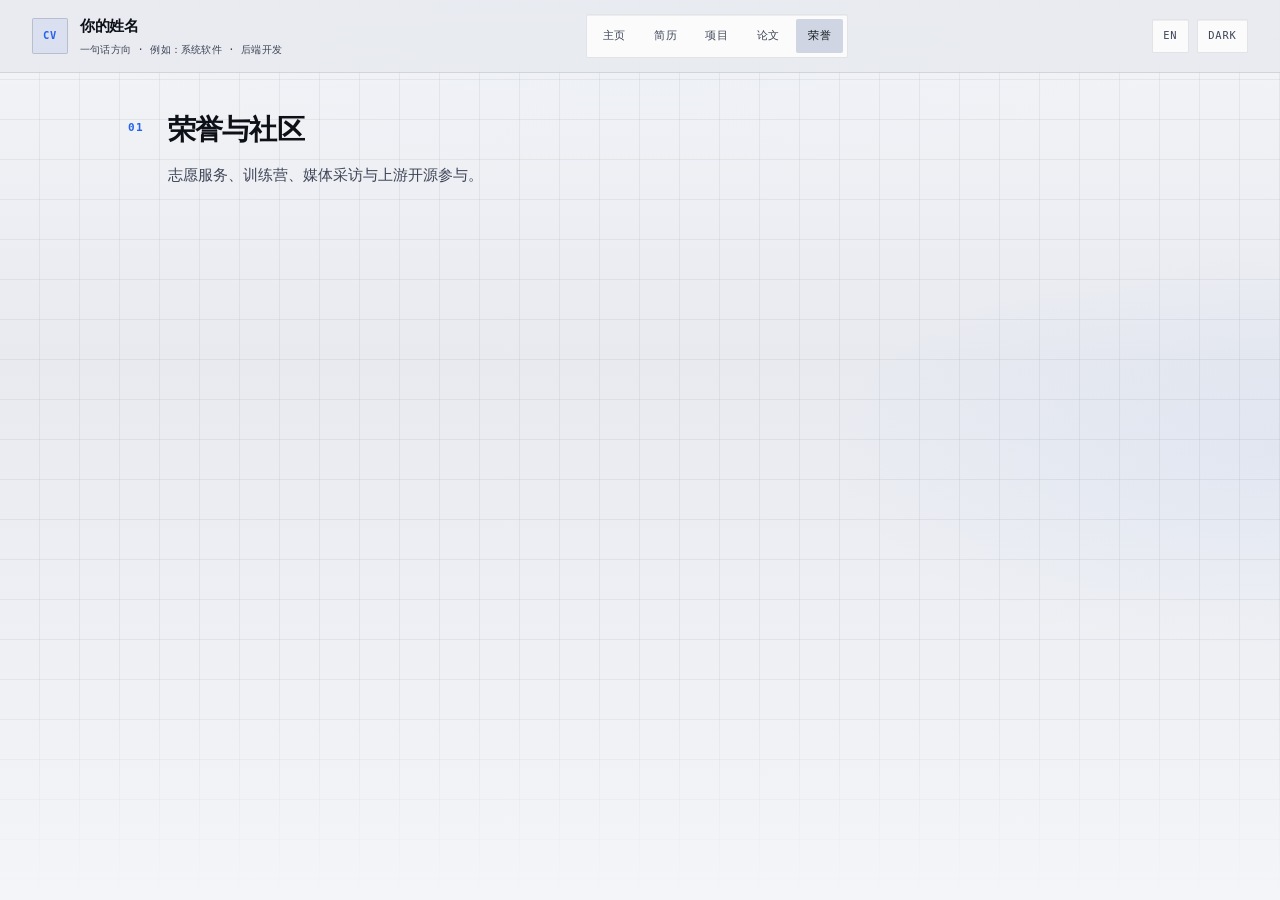
==== awards.html @ c32ef8aa "CV_editor" ====
<!doctype html>
<html lang="zh-CN" data-theme="light">
  <head>
    <meta charset="UTF-8" />
    <meta name="viewport" content="width=device-width, initial-scale=1.0" />
    <title>荣誉 | CV Editor</title>
    <meta name="description" content="Honors, volunteer work, training camps, and open-source participation." />
    <link rel="stylesheet" href="assets/css/site.css" />
  </head>
  <body data-page="awards">
    <div class="app">
      <header id="masthead" class="masthead"></header>
      <main class="main" id="page-root"></main>
    </div>
    <script src="assets/js/registry.js"></script>
    <script src="assets/js/store.js"></script>
    <script src="assets/js/data.js"></script>
    <script src="assets/js/entries.js"></script>
    <script src="assets/js/app.js"></script>
  </body>
</html>
---- assets/css/site.css ----
:root {
  color-scheme: dark;
  --font-sans: system-ui, -apple-system, BlinkMacSystemFont, "Segoe UI", Roboto,
    "Helvetica Neue", Arial, "Noto Sans", "Microsoft YaHei", sans-serif;
  --font-mono: ui-monospace, "Cascadia Mono", "Segoe UI Mono", "SFMono-Regular",
    Menlo, Monaco, Consolas, monospace;
  --space-0: #06070a;
  --space-1: #0b0e14;
  --space-2: #121722;
  --space-3: #1a2130;
  --fog: #e8ecf4;
  --mist: #9aa3b8;
  --dim: #5c6578;
  --line: rgba(232, 236, 244, 0.1);
  --line-strong: rgba(232, 236, 244, 0.18);
  --accent: #3b82f6;
  --accent-soft: rgba(59, 130, 246, 0.12);
  --signal: #4dabf7;
  --panel: rgba(18, 23, 34, 0.65);
  --shadow: inset 0 1px 0 rgba(255, 255, 255, 0.04);
}

:root[data-theme="light"] {
  color-scheme: light;
  --space-0: #f4f5f8;
  --space-1: #e8eaf0;
  --space-2: #dce0ea;
  --space-3: #cfd5e2;
  --fog: #0d1117;
  --mist: #3d4456;
  --dim: #6b7280;
  --line: rgba(13, 17, 23, 0.1);
  --line-strong: rgba(13, 17, 23, 0.16);
  --accent: #2563eb;
  --accent-soft: rgba(37, 99, 235, 0.08);
  --signal: #0066b3;
  --panel: rgba(255, 255, 255, 0.82);
  --shadow: inset 0 1px 0 rgba(0, 0, 0, 0.06);
}

*,
*::before,
*::after {
  box-sizing: border-box;
}

html {
  scroll-behavior: smooth;
  background: var(--space-0);
}

body {
  margin: 0;
  min-width: 320px;
  font-family: var(--font-sans);
  font-size: 1rem;
  line-height: 1.65;
  color: var(--fog);
  background: var(--space-0);
  text-rendering: optimizeLegibility;
  -webkit-font-smoothing: antialiased;
}

a {
  color: inherit;
  text-decoration: none;
}

img {
  display: block;
  max-width: 100%;
}

button {
  font: inherit;
  cursor: pointer;
}

.app {
  position: relative;
  min-height: 100vh;
  overflow-x: hidden;
}

.app::before {
  content: "";
  position: fixed;
  inset: 0;
  z-index: 0;
  pointer-events: none;
  background:
    radial-gradient(ellipse 120% 80% at 50% -20%, rgba(77, 171, 247, 0.06), transparent 50%),
    radial-gradient(ellipse 80% 50% at 100% 50%, rgba(59, 130, 246, 0.05), transparent 45%),
    linear-gradient(180deg, var(--space-0) 0%, var(--space-1) 40%, var(--space-0) 100%);
}

.app::after {
  content: "";
  position: fixed;
  inset: 0;
  z-index: 0;
  pointer-events: none;
  opacity: 0.4;
  background-image:
    linear-gradient(var(--line) 1px, transparent 1px),
    linear-gradient(90deg, var(--line) 1px, transparent 1px);
  background-position: -1px -1px;
  background-size: 40px 40px;
  mask-image: linear-gradient(#000 0% 75%, transparent 100%);
}

:root[data-theme="light"] .app::after {
  opacity: 0.55;
}

.masthead {
  position: sticky;
  top: 0;
  z-index: 50;
  display: flex;
  align-items: center;
  justify-content: space-between;
  gap: 1.25rem;
  padding: 0.875rem clamp(1rem, 4vw, 2rem);
  border-bottom: 1px solid var(--line);
  background: color-mix(in oklab, var(--space-1) 88%, transparent);
  backdrop-filter: blur(12px);
}

.masthead__brand {
  display: flex;
  align-items: center;
  gap: 0.75rem;
  min-width: 0;
  color: inherit;
}

.masthead__mark {
  display: grid;
  place-items: center;
  flex-shrink: 0;
  width: 2.25rem;
  height: 2.25rem;
  font-family: var(--font-mono);
  font-size: 0.65rem;
  font-weight: 600;
  letter-spacing: 0.06em;
  color: var(--accent);
  border: 1px solid var(--line-strong);
  background: var(--accent-soft);
  border-radius: 2px;
}

.masthead__brand strong {
  display: block;
  font-size: 0.9375rem;
  font-weight: 600;
  letter-spacing: -0.02em;
}

.masthead__brand small {
  display: block;
  margin-top: 0.125rem;
  font-family: var(--font-mono);
  font-size: 0.65rem;
  letter-spacing: 0.02em;
  color: var(--mist);
}

.masthead__nav {
  display: flex;
  align-items: center;
  gap: 0.25rem;
  padding: 0.25rem;
  border: 1px solid var(--line);
  background: var(--panel);
  box-shadow: var(--shadow);
  border-radius: 2px;
}

.masthead__nav a {
  padding: 0.5rem 0.75rem;
  font-family: var(--font-mono);
  font-size: 0.6875rem;
  font-weight: 500;
  letter-spacing: 0.06em;
  text-transform: uppercase;
  color: var(--mist);
  border-radius: 2px;
  transition: color 0.15s, background 0.15s;
}

.masthead__nav a:hover {
  color: var(--fog);
  background: rgba(232, 236, 244, 0.06);
}

.masthead__nav a.is-active {
  color: var(--space-0);
  background: var(--fog);
}

:root[data-theme="light"] .masthead__nav a.is-active {
  color: var(--fog);
  background: var(--space-3);
}

.masthead__actions {
  display: flex;
  gap: 0.5rem;
}

.masthead__actions button {
  padding: 0.45rem 0.65rem;
  font-family: var(--font-mono);
  font-size: 0.65rem;
  font-weight: 500;
  letter-spacing: 0.08em;
  text-transform: uppercase;
  color: var(--mist);
  border: 1px solid var(--line);
  background: var(--panel);
  box-shadow: var(--shadow);
  border-radius: 2px;
  transition: border-color 0.15s, color 0.15s;
}

.masthead__actions button:hover {
  color: var(--fog);
  border-color: var(--line-strong);
}

.main {
  position: relative;
  z-index: 1;
  max-width: 68rem;
  margin: 0 auto;
  padding: 0 clamp(1rem, 4vw, 2rem) 5rem;
}

.page-transition {
  animation: pageEnter 0.42s cubic-bezier(0.22, 1, 0.36, 1) both;
}

@keyframes pageEnter {
  from {
    opacity: 0;
    transform: translateY(12px);
  }
  to {
    opacity: 1;
    transform: translateY(0);
  }
}

@media (prefers-reduced-motion: reduce) {
  .page-transition {
    animation: none;
  }
}

.section {
  padding: 3.5rem 0;
  border-top: 1px solid var(--line);
}

.section:first-of-type {
  padding-top: 2.5rem;
  border-top: none;
}

.section__head {
  display: grid;
  grid-template-columns: auto 1fr;
  align-items: start;
  gap: 1rem 1.5rem;
  max-width: 48rem;
  margin-bottom: 2rem;
}

.section__id {
  padding-top: 0.35rem;
  font-family: var(--font-mono);
  font-size: 0.6875rem;
  font-weight: 600;
  letter-spacing: 0.12em;
  color: var(--accent);
}

.section__title {
  margin: 0;
  font-size: clamp(1.25rem, 2.5vw, 1.75rem);
  font-weight: 600;
  line-height: 1.2;
  letter-spacing: -0.03em;
  color: var(--fog);
}

.section__lede {
  grid-column: 2;
  max-width: 42rem;
  margin: 0;
  font-size: 0.9375rem;
  line-height: 1.7;
  color: var(--mist);
}

.hero {
  display: grid;
  grid-template-columns: 1fr minmax(16rem, 22rem);
  align-items: start;
  gap: 2.5rem 3rem;
  padding-bottom: 1rem;
}

.hero__kicker {
  margin: 0 0 1rem;
  font-family: var(--font-mono);
  font-size: clamp(0.8125rem, 1.35vw, 0.9375rem);
  font-weight: 500;
  letter-spacing: 0.12em;
  text-transform: uppercase;
  color: var(--signal);
}

.hero__title {
  margin: 0 0 0.75rem;
  font-size: clamp(1.75rem, 4vw, 2.5rem);
  font-weight: 600;
  line-height: 1.15;
  letter-spacing: -0.04em;
  color: var(--fog);
}

.hero__role {
  margin: 0 0 1.25rem;
  font-family: var(--font-mono);
  font-size: 0.8125rem;
  letter-spacing: 0.02em;
  color: var(--mist);
}

.hero__text {
  max-width: 38rem;
  margin: 0 0 1rem;
  font-size: 0.9375rem;
  line-height: 1.75;
  color: var(--mist);
}

.hero__tags {
  display: flex;
  flex-wrap: wrap;
  gap: 0.5rem;
  margin: 1.25rem 0 1.5rem;
}

.hero__tags span {
  padding: 0.35rem 0.6rem;
  font-family: var(--font-mono);
  font-size: 0.65rem;
  letter-spacing: 0.04em;
  color: var(--mist);
  border: 1px solid var(--line);
  border-radius: 2px;
  background: rgba(232, 236, 244, 0.03);
}

.hero__actions {
  display: flex;
  flex-wrap: wrap;
  gap: 0.75rem;
  margin-bottom: 1.25rem;
}

.hero__contacts {
  display: flex;
  flex-wrap: wrap;
  gap: 0.5rem;
}

.hero__contacts a,
.hero__contacts span {
  padding: 0.35rem 0.55rem;
  font-family: var(--font-mono);
  font-size: 0.7rem;
  color: var(--dim);
  border: 1px solid var(--line);
  border-radius: 2px;
}

.hero__contacts a:hover {
  color: var(--fog);
  border-color: var(--line-strong);
}

.hero__aside {
  display: flex;
  flex-direction: column;
  gap: 1rem;
}

.portrait {
  overflow: hidden;
  border: 1px solid var(--line-strong);
  border-radius: 2px;
  background: var(--space-2);
  box-shadow: var(--shadow);
}

.portrait__placeholder {
  display: grid;
  place-items: center;
  aspect-ratio: 1;
  font-family: var(--font-mono);
  font-size: 2rem;
  font-weight: 600;
  letter-spacing: 0.08em;
  color: var(--accent);
  background: linear-gradient(145deg, var(--space-2), var(--space-3));
}

.portrait__meta {
  padding: 1rem 1.1rem;
  border-top: 1px solid var(--line);
}

.portrait__meta p {
  margin: 0;
  font-family: var(--font-mono);
  font-size: 0.75rem;
  line-height: 1.55;
  color: var(--mist);
}

.portrait__meta h2 {
  margin: 0.35rem 0 0;
  font-size: 1.125rem;
  font-weight: 600;
  letter-spacing: -0.02em;
}

.stat-grid {
  display: grid;
  grid-template-columns: 1fr 1fr;
  gap: 0.65rem;
}

.stat {
  padding: 1rem;
  border: 1px solid var(--line);
  border-radius: 2px;
  background: var(--panel);
  box-shadow: var(--shadow);
}

.stat strong {
  display: block;
  font-family: var(--font-mono);
  font-size: 1.125rem;
  font-weight: 600;
  letter-spacing: -0.02em;
  color: var(--fog);
}

.stat span {
  display: block;
  margin-top: 0.35rem;
  font-family: var(--font-mono);
  font-size: 0.6rem;
  letter-spacing: 0.06em;
  text-transform: uppercase;
  color: var(--dim);
}

.btn {
  display: inline-flex;
  align-items: center;
  justify-content: center;
  min-height: 2.5rem;
  padding: 0 1.1rem;
  font-family: var(--font-mono);
  font-size: 0.6875rem;
  font-weight: 600;
  letter-spacing: 0.1em;
  text-transform: uppercase;
  color: var(--fog);
  border: 1px solid var(--line-strong);
  border-radius: 2px;
  background: transparent;
  transition: background 0.15s, border-color 0.15s, color 0.15s;
}

.btn:hover {
  border-color: var(--fog);
  background: rgba(232, 236, 244, 0.06);
}

.btn--primary {
  color: var(--space-0);
  border-color: var(--accent);
  background: var(--accent);
}

:root[data-theme="light"] .btn--primary {
  color: #fff;
}

.btn--primary:hover {
  filter: brightness(1.08);
}

.card-grid {
  display: grid;
  gap: 1rem;
}

.card {
  padding: 1.25rem 1.35rem;
  border: 1px solid var(--line);
  border-radius: 2px;
  background: var(--panel);
  box-shadow: var(--shadow);
  transition: border-color 0.15s;
}

.card:hover {
  border-color: var(--line-strong);
}

.card h3 {
  margin: 0 0 0.35rem;
  font-size: 1rem;
  font-weight: 600;
  letter-spacing: -0.02em;
}

.card .meta {
  margin: 0 0 0.75rem;
  font-family: var(--font-mono);
  font-size: 0.7rem;
  color: var(--dim);
}

.card p {
  margin: 0;
  font-size: 0.9rem;
  line-height: 1.65;
  color: var(--mist);
}

.card .tech {
  margin: 0.5rem 0 0.75rem;
  font-family: var(--font-mono);
  font-size: 0.72rem;
  color: var(--signal);
}

.timeline {
  display: grid;
  gap: 1.25rem;
}

.timeline__item {
  padding-left: 1.25rem;
  border-left: 2px solid var(--line-strong);
}

.timeline__item h3 {
  margin: 0 0 0.25rem;
  font-size: 1.05rem;
  font-weight: 600;
}

.timeline__item .date {
  margin: 0 0 0.65rem;
  font-family: var(--font-mono);
  font-size: 0.72rem;
  color: var(--dim);
}

.timeline__item ul {
  margin: 0;
  padding-left: 1.1rem;
}

.timeline__item li {
  margin-bottom: 0.45rem;
  font-size: 0.9rem;
  line-height: 1.6;
  color: var(--mist);
}

.award-card {
  padding: 1.25rem 1.35rem;
  border: 1px solid var(--line);
  border-radius: 2px;
  background: var(--panel);
  box-shadow: var(--shadow);
}

.award-card.featured {
  border-color: color-mix(in oklab, var(--accent) 45%, var(--line));
  background: color-mix(in oklab, var(--accent-soft) 60%, var(--panel));
}

.award-card h3 {
  margin: 0 0 0.35rem;
  font-size: 1.05rem;
  font-weight: 600;
}

.award-card .result {
  margin: 0 0 0.65rem;
  font-family: var(--font-mono);
  font-size: 0.75rem;
  font-weight: 600;
  letter-spacing: 0.04em;
  color: var(--accent);
}

.award-card p {
  margin: 0;
  font-size: 0.9rem;
  line-height: 1.65;
  color: var(--mist);
}

/* Resume builder */
.resume-layout {
  display: grid;
  grid-template-columns: minmax(0, 1fr) minmax(280px, 340px);
  gap: 2rem;
  align-items: start;
}

.resume-panel {
  padding: 1.25rem;
  border: 1px solid var(--line);
  border-radius: 2px;
  background: var(--panel);
  box-shadow: var(--shadow);
}

.resume-panel h2 {
  margin: 0 0 1rem;
  font-size: 0.85rem;
  font-family: var(--font-mono);
  letter-spacing: 0.08em;
  text-transform: uppercase;
  color: var(--mist);
}

.resume-panel label {
  display: flex;
  align-items: flex-start;
  gap: 0.5rem;
  margin-bottom: 0.55rem;
  font-size: 0.82rem;
  line-height: 1.4;
  color: var(--mist);
  cursor: pointer;
}

.resume-panel input[type="checkbox"] {
  margin-top: 0.2rem;
  accent-color: var(--accent);
}

.resume-panel select {
  width: 100%;
  margin-bottom: 1rem;
  padding: 0.55rem 0.65rem;
  font-family: var(--font-mono);
  font-size: 0.75rem;
  color: var(--fog);
  border: 1px solid var(--line);
  border-radius: 2px;
  background: var(--space-2);
}

.module-group {
  margin-bottom: 1rem;
  padding-bottom: 0.75rem;
  border-bottom: 1px solid var(--line);
}

.module-group:last-child {
  border-bottom: none;
}

.module-group h3 {
  margin: 0 0 0.5rem;
  font-family: var(--font-mono);
  font-size: 0.65rem;
  letter-spacing: 0.1em;
  text-transform: uppercase;
  color: var(--dim);
}

.resume-actions {
  display: flex;
  flex-wrap: wrap;
  gap: 0.5rem;
  margin-top: 1rem;
}

/* PDF preview document */
.pdf-doc {
  padding: 2rem 2.25rem;
  color: #1e1e1e;
  background: #fff;
  border: 1px solid var(--line);
  border-radius: 2px;
}

.pdf-doc header {
  margin-bottom: 1.5rem;
  padding-bottom: 1rem;
  border-bottom: 2px solid #dce3eb;
}

.pdf-doc h1 {
  margin: 0 0 0.5rem;
  font-size: 2rem;
  color: #1e3a5f;
}

.pdf-doc .pdf-contact {
  font-size: 0.88rem;
  line-height: 1.55;
  color: #4a5b6e;
}

.pdf-doc h2 {
  margin: 1.5rem 0 0.75rem;
  font-size: 1.15rem;
  color: #0a3143;
  border-bottom: 1px solid #dce3eb;
  padding-bottom: 0.25rem;
}

.pdf-doc h3 {
  margin: 1rem 0 0.25rem;
  font-size: 0.98rem;
  color: #0a2a3b;
}

.pdf-doc .pdf-date {
  font-size: 0.82rem;
  color: #6b7280;
}

.pdf-doc ul {
  margin: 0.35rem 0 0;
  padding-left: 1.2rem;
}

.pdf-doc li {
  margin-bottom: 0.35rem;
  font-size: 0.88rem;
  line-height: 1.55;
}

.pdf-doc .pdf-tech {
  font-size: 0.82rem;
  color: #2563eb;
}

.pdf-doc a {
  color: #2e5a7f;
}

.paper-list {
  display: grid;
  gap: 1rem;
}

.paper-card {
  padding: 1.25rem 1.35rem;
  border: 1px solid var(--line);
  border-radius: 2px;
  background: var(--panel);
  box-shadow: var(--shadow);
}

.paper-card__meta {
  display: flex;
  flex-wrap: wrap;
  gap: 0.5rem 1rem;
  margin-bottom: 0.5rem;
  font-family: var(--font-mono);
  font-size: 0.68rem;
  letter-spacing: 0.06em;
  text-transform: uppercase;
  color: var(--dim);
}

.paper-card__level {
  color: var(--accent);
  font-weight: 600;
}

.paper-card__title {
  margin: 0 0 0.35rem;
  font-size: 1.05rem;
  font-weight: 600;
  letter-spacing: -0.02em;
}

.paper-card__title a:hover {
  color: var(--signal);
}

.paper-card__authors {
  margin: 0 0 0.5rem;
  font-size: 0.88rem;
  color: var(--mist);
}

.paper-card__intro {
  margin: 0;
  font-size: 0.9rem;
  line-height: 1.65;
  color: var(--mist);
}

.guide-banner {
  padding-top: 1.5rem;
}

.guide-banner__inner {
  padding: 1.25rem 1.35rem;
  border: 1px solid color-mix(in oklab, var(--accent) 35%, var(--line));
  border-radius: 2px;
  background: color-mix(in oklab, var(--accent-soft) 50%, var(--panel));
}

.guide-banner h2 {
  margin: 0 0 0.75rem;
  font-size: 1.05rem;
  font-weight: 600;
}

.guide-steps {
  margin: 0 0 0.75rem;
  padding-left: 1.25rem;
  font-size: 0.9rem;
  line-height: 1.7;
  color: var(--mist);
}

.guide-steps code {
  font-family: var(--font-mono);
  font-size: 0.82rem;
  color: var(--fog);
}

.guide-note {
  margin: 0 0 1rem;
  font-size: 0.85rem;
  color: var(--dim);
}

.tag-custom {
  display: inline-block;
  margin-left: 0.35rem;
  padding: 0.1rem 0.4rem;
  font-family: var(--font-mono);
  font-size: 0.6rem;
  letter-spacing: 0.06em;
  text-transform: uppercase;
  color: var(--accent);
  border: 1px solid color-mix(in oklab, var(--accent) 40%, var(--line));
  border-radius: 2px;
  vertical-align: middle;
}

.tag-custom-inline {
  font-family: var(--font-mono);
  font-size: 0.62rem;
  color: var(--accent);
}

.section__head--stack .section__lede {
  grid-column: 1 / -1;
}

.section__lede--narrow {
  max-width: 38rem;
}

.add-entry-section {
  border-top: 1px solid var(--line);
}

.add-entry-panel {
  padding: 1.25rem;
  border: 1px solid var(--line);
  border-radius: 2px;
  background: var(--panel);
  box-shadow: var(--shadow);
}

.add-entry-tabs {
  display: flex;
  flex-wrap: wrap;
  gap: 0.35rem;
  margin-bottom: 1rem;
}

.add-tab {
  padding: 0.4rem 0.7rem;
  font-family: var(--font-mono);
  font-size: 0.65rem;
  letter-spacing: 0.06em;
  text-transform: uppercase;
  color: var(--mist);
  border: 1px solid var(--line);
  border-radius: 2px;
  background: transparent;
}

.add-tab.is-active,
.add-tab:hover {
  color: var(--fog);
  border-color: var(--line-strong);
  background: rgba(232, 236, 244, 0.06);
}

.add-entry-form {
  display: grid;
  gap: 0.75rem;
}

.add-field {
  display: grid;
  gap: 0.35rem;
}

.add-field span {
  font-family: var(--font-mono);
  font-size: 0.68rem;
  letter-spacing: 0.04em;
  color: var(--dim);
}

.add-field input,
.add-field textarea,
.add-entry-panel select {
  width: 100%;
  padding: 0.55rem 0.65rem;
  font-size: 0.85rem;
  color: var(--fog);
  border: 1px solid var(--line);
  border-radius: 2px;
  background: var(--space-2);
}

.add-entry-options,
.preset-picks {
  display: flex;
  flex-wrap: wrap;
  gap: 0.5rem 1rem;
}

.add-check {
  display: flex;
  align-items: center;
  gap: 0.4rem;
  font-size: 0.82rem;
  color: var(--mist);
  cursor: pointer;
}

.add-hint {
  margin: 0;
  font-size: 0.82rem;
  color: var(--mist);
}

.add-hint.ok {
  color: var(--signal);
}

.add-hint.err {
  color: #f87171;
}

@media (max-width: 900px) {
  .masthead {
    flex-wrap: wrap;
  }

  .masthead__nav {
    order: 3;
    width: 100%;
    justify-content: center;
  }

  .hero {
    grid-template-columns: 1fr;
  }

  .resume-layout {
    grid-template-columns: 1fr;
  }
}

@media print {
  .masthead,
  .resume-panel,
  .no-print {
    display: none !important;
  }

  .app::before,
  .app::after {
    display: none;
  }

  body,
  html {
    background: #fff;
    color: #000;
  }

  .main {
    max-width: none;
    padding: 0;
  }

  .pdf-doc {
    border: none;
    padding: 0;
  }
}
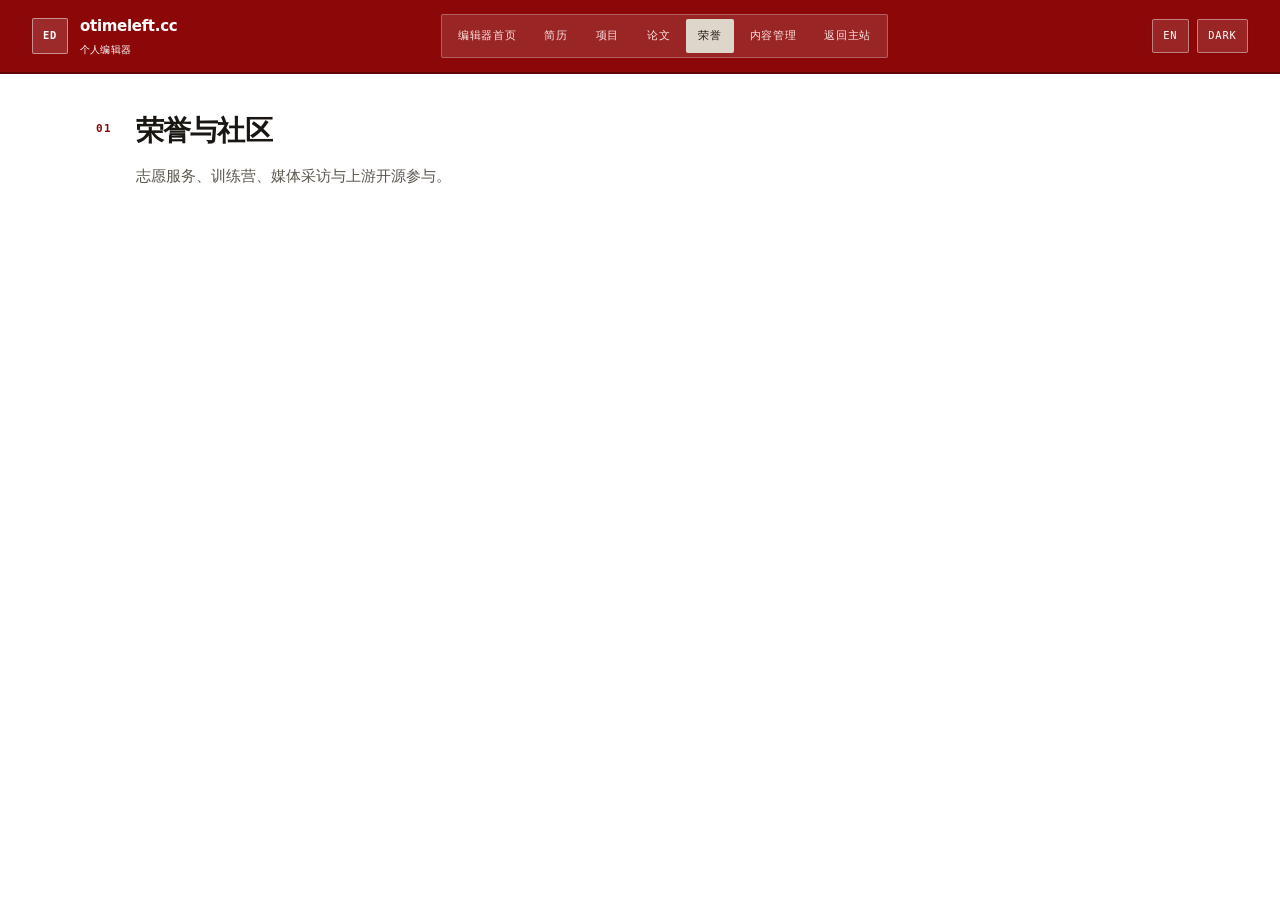
==== commit ce4ae72a: "feat(site): turn CV editor into BSD-style multi-app portal" ====
--- a/awards.html
+++ b/awards.html
@@ -7,7 +7,7 @@
     <meta name="description" content="Honors, volunteer work, training camps, and open-source participation." />
     <link rel="stylesheet" href="assets/css/site.css" />
   </head>
-  <body data-page="awards">
+  <body data-nav="editor" data-page="awards">
     <div class="app">
       <header id="masthead" class="masthead"></header>
       <main class="main" id="page-root"></main>
--- a/assets/css/site.css
+++ b/assets/css/site.css
@@ -1035,3 +1035,503 @@
     padding: 0;
   }
 }
+
+/* FreshPorts-inspired portal styling */
+:root[data-theme="light"] {
+  --space-0: #ffffff;
+  --space-1: #f4f1ec;
+  --space-2: #ece7df;
+  --space-3: #ded6ca;
+  --fog: #1a1713;
+  --mist: #5b554c;
+  --dim: #7c7468;
+  --line: rgba(20, 14, 8, 0.14);
+  --line-strong: rgba(20, 14, 8, 0.28);
+  --accent: #8c0707;
+  --accent-soft: rgba(140, 7, 7, 0.08);
+  --signal: #8c0707;
+  --panel: rgba(255, 255, 255, 0.94);
+  --shadow: 0 1px 2px rgba(0, 0, 0, 0.06);
+}
+
+html {
+  background: var(--space-0);
+}
+
+.app::before,
+.app::after {
+  display: none;
+}
+
+.main {
+  max-width: 72rem;
+}
+
+.masthead {
+  background: #8c0707;
+  color: #ffffff;
+  border-bottom: 2px solid #5f0505;
+  backdrop-filter: none;
+}
+
+.masthead__brand,
+.masthead__brand strong,
+.masthead__brand small {
+  color: #ffffff;
+}
+
+.masthead__mark {
+  color: #ffffff;
+  border-color: rgba(255, 255, 255, 0.48);
+  background: rgba(255, 255, 255, 0.14);
+}
+
+.masthead__nav {
+  border-color: rgba(255, 255, 255, 0.28);
+  background: rgba(255, 255, 255, 0.12);
+  box-shadow: none;
+}
+
+.masthead__nav a {
+  color: #ffe4e4;
+}
+
+.masthead__nav a:hover {
+  color: #ffffff;
+  background: rgba(255, 255, 255, 0.16);
+}
+
+.masthead__nav a.is-active {
+  color: #8c0707;
+  background: #ffffff;
+}
+
+.masthead__actions button {
+  color: #ffffff;
+  border-color: rgba(255, 255, 255, 0.42);
+  background: rgba(255, 255, 255, 0.12);
+}
+
+.masthead__actions button:hover {
+  color: #ffffff;
+  border-color: #ffffff;
+}
+
+.main a {
+  color: #36f;
+}
+
+.portal-section {
+  padding-top: 2.5rem;
+}
+
+.portal-grid {
+  display: grid;
+  grid-template-columns: repeat(4, minmax(0, 1fr));
+  gap: 0.85rem;
+}
+
+.app-card {
+  display: flex;
+  align-items: center;
+  gap: 0.8rem;
+  min-width: 0;
+  padding: 0.95rem;
+  color: var(--fog);
+  border: 1px solid var(--line);
+  border-radius: 4px;
+  background: var(--panel);
+  box-shadow: var(--shadow);
+  transition: border-color 0.16s, transform 0.16s, box-shadow 0.16s;
+}
+
+.app-card:hover {
+  border-color: var(--line-strong);
+  box-shadow: 0 3px 10px rgba(20, 14, 8, 0.08);
+  transform: translateY(-1px);
+}
+
+.app-card__mark {
+  display: grid;
+  flex: 0 0 auto;
+  place-items: center;
+  width: 2.3rem;
+  height: 2.3rem;
+  font-family: var(--font-mono);
+  font-size: 0.68rem;
+  font-weight: 700;
+  letter-spacing: 0.04em;
+  color: #8c0707;
+  border: 1px solid rgba(140, 7, 7, 0.3);
+  background: rgba(140, 7, 7, 0.07);
+  border-radius: 3px;
+}
+
+.app-card__body {
+  display: grid;
+  min-width: 0;
+  gap: 0.1rem;
+}
+
+.app-card__body strong {
+  font-size: 0.92rem;
+  font-weight: 650;
+}
+
+.app-card__body small {
+  overflow: hidden;
+  font-size: 0.76rem;
+  line-height: 1.45;
+  color: var(--mist);
+  text-overflow: ellipsis;
+  white-space: nowrap;
+}
+
+.app-card__arrow {
+  margin-left: auto;
+  color: #8c0707;
+}
+
+.cat-tabs {
+  display: flex;
+  flex-wrap: wrap;
+  gap: 0.4rem;
+  margin: 1.4rem 0 0.85rem;
+}
+
+.cat-tabs button {
+  padding: 0.42rem 0.72rem;
+  font-family: var(--font-mono);
+  font-size: 0.7rem;
+  font-weight: 600;
+  letter-spacing: 0.04em;
+  color: var(--mist);
+  border: 1px solid var(--line);
+  border-radius: 3px;
+  background: var(--space-1);
+}
+
+.cat-tabs button:hover {
+  color: var(--fog);
+  border-color: var(--line-strong);
+}
+
+.cat-tabs button.is-active {
+  color: #ffffff;
+  border-color: #8c0707;
+  background: #8c0707;
+}
+
+.fp-list {
+  display: grid;
+  gap: 1px;
+  overflow: hidden;
+  border: 1px solid var(--line);
+  border-radius: 4px;
+  background: var(--line);
+}
+
+.fp-row {
+  padding: 1rem 1.1rem;
+  background: var(--space-0);
+}
+
+.fp-row h3 {
+  margin: 0.55rem 0 0.4rem;
+  font-size: 1rem;
+  font-weight: 650;
+}
+
+.fp-row p {
+  margin: 0;
+  font-size: 0.86rem;
+  line-height: 1.6;
+  color: var(--mist);
+}
+
+.fp-row__top {
+  display: flex;
+  flex-wrap: wrap;
+  gap: 0.35rem;
+}
+
+.fp-row__files {
+  display: flex;
+  flex-wrap: wrap;
+  gap: 0.65rem;
+  margin-top: 0.75rem;
+  font-family: var(--font-mono);
+  font-size: 0.72rem;
+}
+
+.fp-row__tags {
+  display: flex;
+  flex-wrap: wrap;
+  gap: 0.35rem;
+  margin-top: 0.5rem;
+}
+
+.fp-empty {
+  padding: 1.25rem;
+  color: var(--dim);
+  border: 1px dashed var(--line-strong);
+  border-radius: 4px;
+  background: var(--space-1);
+}
+
+.chip {
+  display: inline-flex;
+  align-items: center;
+  min-height: 1.4rem;
+  padding: 0.05rem 0.5rem;
+  font-family: var(--font-mono);
+  font-size: 0.64rem;
+  font-weight: 600;
+  letter-spacing: 0.03em;
+  color: #8c0707;
+  border: 1px solid rgba(140, 7, 7, 0.28);
+  border-radius: 999px;
+  background: rgba(140, 7, 7, 0.06);
+}
+
+.chip--muted {
+  color: var(--mist);
+  border-color: var(--line);
+  background: var(--space-1);
+}
+
+.fp-table-wrap {
+  overflow-x: auto;
+  border: 1px solid var(--line);
+  border-radius: 4px;
+  background: var(--space-0);
+}
+
+.fp-table {
+  width: 100%;
+  min-width: 46rem;
+  border-collapse: collapse;
+  font-size: 0.85rem;
+}
+
+.fp-table th {
+  padding: 0.68rem 0.8rem;
+  font-family: var(--font-mono);
+  font-size: 0.68rem;
+  font-weight: 600;
+  letter-spacing: 0.05em;
+  text-align: left;
+  color: #ffffff;
+  background: #8c0707;
+}
+
+.fp-table td {
+  padding: 0.8rem;
+  vertical-align: top;
+  border-top: 1px solid var(--line);
+}
+
+.fp-table tbody tr:nth-child(even) td {
+  background: #faf8f4;
+}
+
+.fp-muted {
+  margin-top: 0.3rem;
+  font-size: 0.76rem;
+  line-height: 1.5;
+  color: var(--dim);
+}
+
+.fp-links {
+  white-space: nowrap;
+}
+
+.fp-links a {
+  margin-right: 0.6rem;
+  font-family: var(--font-mono);
+  font-size: 0.72rem;
+}
+
+.status {
+  display: inline-flex;
+  align-items: center;
+  min-height: 1.5rem;
+  padding: 0.05rem 0.55rem;
+  font-family: var(--font-mono);
+  font-size: 0.68rem;
+  font-weight: 600;
+  border-radius: 999px;
+  white-space: nowrap;
+}
+
+.status--merged {
+  color: #0a6b32;
+  border: 1px solid rgba(10, 107, 50, 0.32);
+  background: rgba(10, 107, 50, 0.07);
+}
+
+.status--closed {
+  color: #8c0707;
+  border: 1px solid rgba(140, 7, 7, 0.32);
+  background: rgba(140, 7, 7, 0.06);
+}
+
+.status--open {
+  color: #1d4ed8;
+  border: 1px solid rgba(29, 78, 216, 0.3);
+  background: rgba(29, 78, 216, 0.06);
+}
+
+@media (max-width: 980px) {
+  .portal-grid {
+    grid-template-columns: repeat(2, minmax(0, 1fr));
+  }
+}
+
+@media (max-width: 620px) {
+  .portal-grid {
+    grid-template-columns: 1fr;
+  }
+
+  .app-card__body small {
+    white-space: normal;
+  }
+}
+
+.file-open,
+.diff-open {
+  padding: 0.38rem 0.58rem;
+  font-family: var(--font-mono);
+  font-size: 0.7rem;
+  font-weight: 600;
+  color: #8c0707;
+  border: 1px solid rgba(140, 7, 7, 0.28);
+  border-radius: 3px;
+  background: rgba(140, 7, 7, 0.05);
+}
+
+.file-open:hover,
+.diff-open:hover {
+  color: #ffffff;
+  border-color: #8c0707;
+  background: #8c0707;
+}
+
+.fp-viewer {
+  margin-top: 0.9rem;
+}
+
+.diff-row td {
+  padding: 0.8rem;
+  background: #faf8f4;
+}
+
+.viewer-toolbar {
+  display: flex;
+  align-items: center;
+  justify-content: space-between;
+  gap: 0.8rem;
+  margin-bottom: 0.6rem;
+  font-family: var(--font-mono);
+  font-size: 0.72rem;
+  font-weight: 600;
+  color: var(--mist);
+}
+
+.viewer-toolbar button {
+  padding: 0.32rem 0.55rem;
+  font: inherit;
+  color: #ffffff;
+  border: 1px solid #8c0707;
+  border-radius: 3px;
+  background: #8c0707;
+}
+
+.pdf-frame {
+  width: 100%;
+  height: 72vh;
+  border: 1px solid var(--line);
+  border-radius: 3px;
+  background: #f4f1ec;
+}
+
+.file-viewer {
+  max-height: 72vh;
+  overflow: auto;
+  margin: 0;
+  padding: 1rem;
+  font-family: var(--font-mono);
+  font-size: 0.74rem;
+  line-height: 1.55;
+  color: #201a14;
+  white-space: pre;
+  border: 1px solid var(--line);
+  border-radius: 3px;
+  background: #faf8f4;
+}
+
+.diff-viewer {
+  white-space: pre-wrap;
+  overflow-wrap: anywhere;
+}
+
+.viewer-loading {
+  padding: 0.85rem;
+  font-size: 0.82rem;
+  color: var(--mist);
+  border: 1px dashed var(--line-strong);
+  border-radius: 3px;
+  background: var(--space-1);
+}
+
+.fp-actions {
+  white-space: nowrap;
+}
+
+.fp-actions button {
+  margin-right: 0.45rem;
+}
+
+.local-catalog {
+  display: grid;
+  gap: 0.7rem;
+}
+
+.local-catalog__toolbar {
+  display: flex;
+  flex-wrap: wrap;
+  align-items: center;
+  gap: 0.5rem;
+}
+
+.local-catalog textarea {
+  width: 100%;
+  min-height: 20rem;
+  padding: 0.85rem;
+  font-family: var(--font-mono);
+  font-size: 0.75rem;
+  line-height: 1.55;
+  color: var(--fog);
+  border: 1px solid var(--line);
+  border-radius: 4px;
+  background: var(--space-1);
+  resize: vertical;
+}
+
+.local-status {
+  font-size: 0.8rem;
+  color: var(--signal);
+}
+
+.local-catalog .btn--primary {
+  color: #ffffff;
+  border-color: #8c0707;
+  background: #8c0707;
+}
+
+.fp-accounts {
+  display: flex;
+  flex-wrap: wrap;
+  gap: 0.45rem;
+  margin: 0 0 0.85rem;
+}
